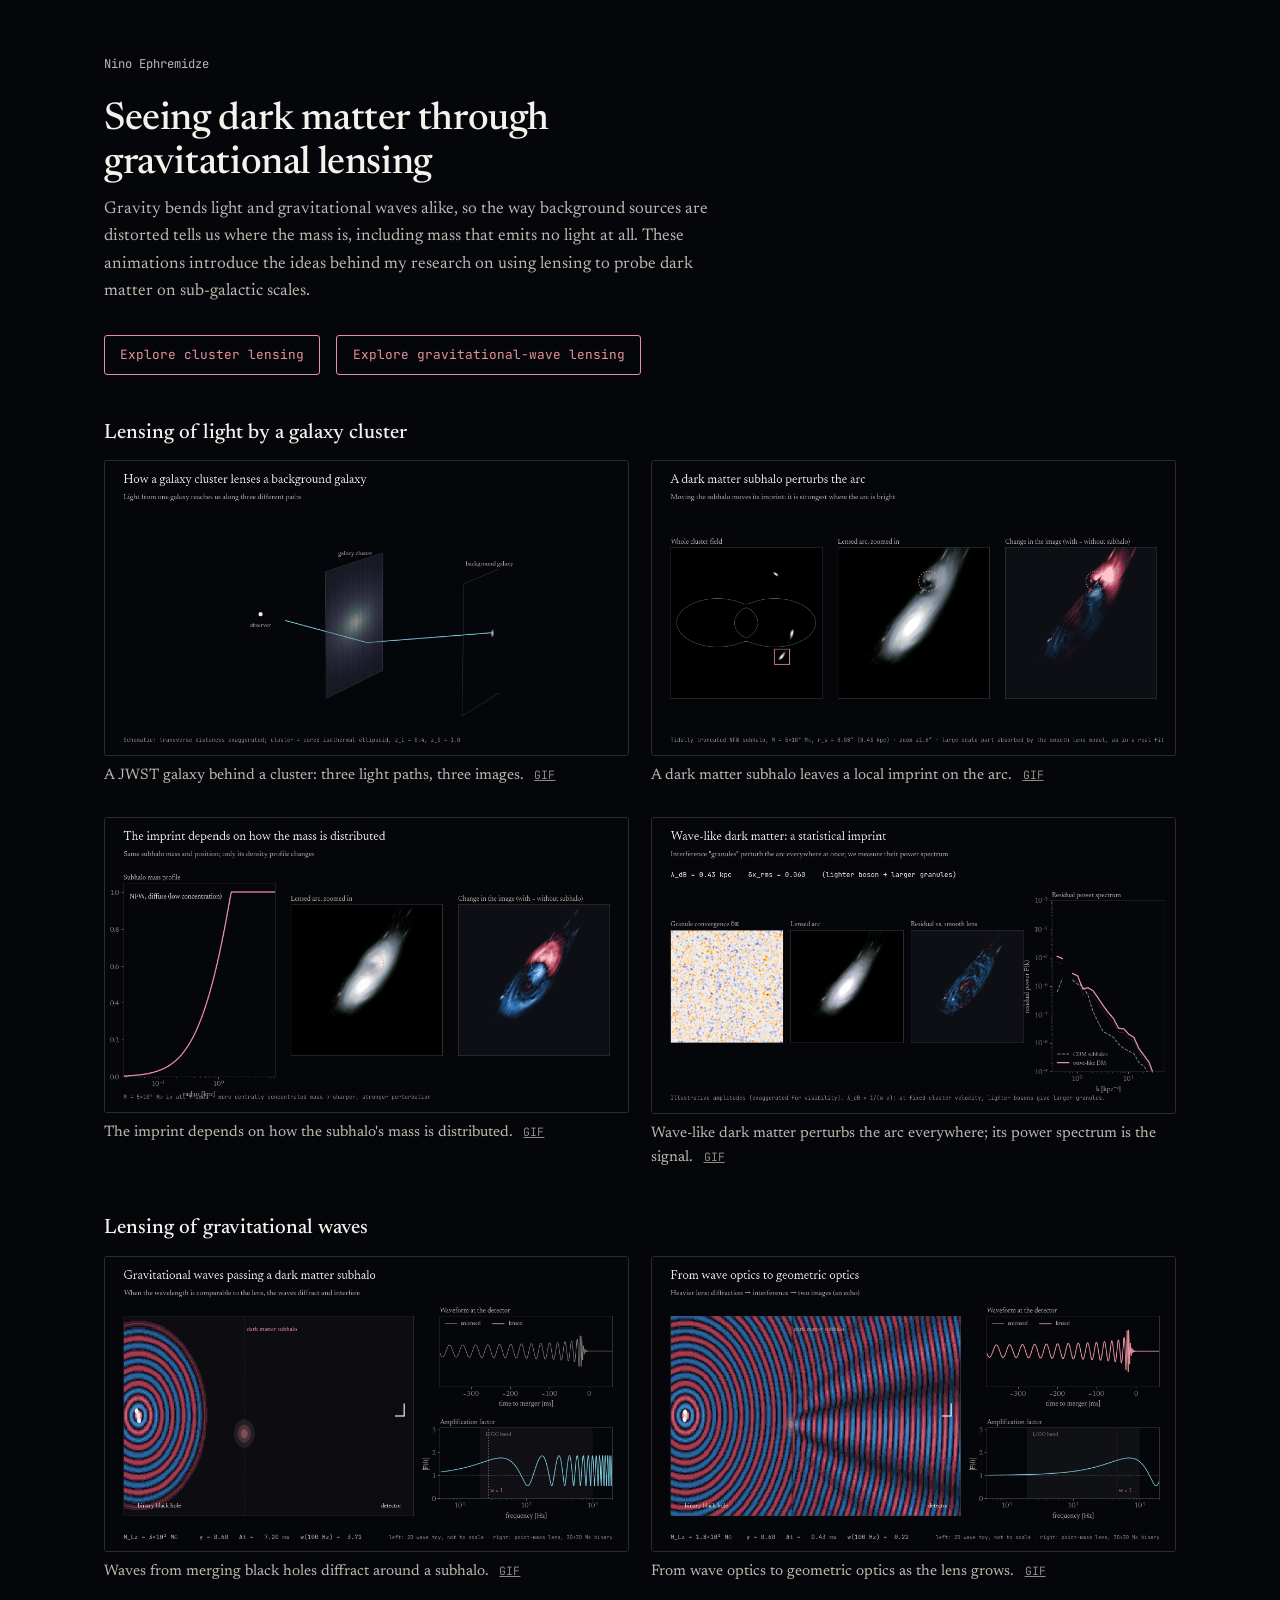
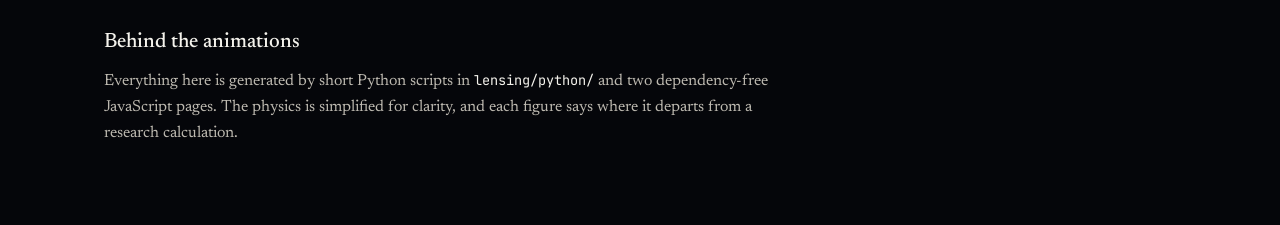
==== lensing/index.html @ 6f0e430e "Add lensing visualizations: cluster and GW lensing GIFs and interactive pages Co-Authored-By: Claude" ====
<!DOCTYPE html>
<html lang="en">
<head>
<meta charset="utf-8">
<meta name="viewport" content="width=device-width, initial-scale=1">
<title>Lensing visualizations · Nino Ephremidze</title>
<meta name="description" content="Animations and interactive pages showing how galaxy clusters lens background galaxies, how dark matter perturbs lensed images, and how gravitational waves are lensed in the wave-optics regime.">
<link rel="preconnect" href="https://fonts.googleapis.com">
<link rel="preconnect" href="https://fonts.gstatic.com" crossorigin>
<link href="https://fonts.googleapis.com/css2?family=Newsreader:ital,opsz,wght@0,6..72,400;0,6..72,500;1,6..72,400&family=JetBrains+Mono:wght@400;500&display=swap" rel="stylesheet">
<link rel="stylesheet" href="lensing.css">
</head>
<body>
<main class="wrap">
  <a class="crumb" href="../">Nino Ephremidze</a>
  <h1>Seeing dark matter through gravitational lensing</h1>
  <div class="lede">
    <p>Gravity bends light and gravitational waves alike, so the way background sources are
      distorted tells us where the mass is, including mass that emits no light at all. These
      animations introduce the ideas behind my research on using lensing to probe dark matter on
      sub-galactic scales.</p>
  </div>
  <div class="cta">
    <a href="cluster.html">Explore cluster lensing</a>
    <a href="gw.html">Explore gravitational-wave lensing</a>
  </div>

  <h2>Lensing of light by a galaxy cluster</h2>
  <div class="gallery">
    <figure>
      <img src="gifs/cluster_raytracing.gif" alt="Light from a background galaxy is bent by a galaxy cluster into three images" loading="lazy">
      <figcaption>A JWST galaxy behind a cluster: three light paths, three images. <a href="gifs/cluster_raytracing.gif" download>GIF</a></figcaption>
    </figure>
    <figure>
      <img src="gifs/cluster_subhalo_move.gif" alt="A dark matter subhalo moving across a lensed arc, with the change it imprints on the image" loading="lazy">
      <figcaption>A dark matter subhalo leaves a local imprint on the arc. <a href="gifs/cluster_subhalo_move.gif" download>GIF</a></figcaption>
    </figure>
    <figure>
      <img src="gifs/cluster_subhalo_profile.gif" alt="The same subhalo with its density profile changing from diffuse to cored to point-like" loading="lazy">
      <figcaption>The imprint depends on how the subhalo's mass is distributed. <a href="gifs/cluster_subhalo_profile.gif" download>GIF</a></figcaption>
    </figure>
    <figure>
      <img src="gifs/cluster_wave_dm.gif" alt="Granular wave-like dark matter perturbing a lensed arc, with the residual power spectrum" loading="lazy">
      <figcaption>Wave-like dark matter perturbs the arc everywhere; its power spectrum is the signal. <a href="gifs/cluster_wave_dm.gif" download>GIF</a></figcaption>
    </figure>
  </div>

  <h2>Lensing of gravitational waves</h2>
  <div class="gallery">
    <figure>
      <img src="gifs/gw_lensing_intro.gif" alt="Gravitational waves from merging black holes diffracting around a dark matter subhalo, with the lensed waveform" loading="lazy">
      <figcaption>Waves from merging black holes diffract around a subhalo. <a href="gifs/gw_lensing_intro.gif" download>GIF</a></figcaption>
    </figure>
    <figure>
      <img src="gifs/gw_lensing_scan.gif" alt="As the lens mass grows the signal goes from unchanged, to beating, to two copies" loading="lazy">
      <figcaption>From wave optics to geometric optics as the lens grows. <a href="gifs/gw_lensing_scan.gif" download>GIF</a></figcaption>
    </figure>
  </div>

  <h2>Behind the animations</h2>
  <div class="notes">
    <p>Everything here is generated by short Python scripts in <code>lensing/python/</code> and two
      dependency-free JavaScript pages. The physics is simplified for clarity, and each figure says
      where it departs from a research calculation.</p>
  </div>
</main>
</body>
</html>
---- lensing/lensing.css ----
/* Shared styles for the lensing visualizations — tokens copied from ../index.html */
:root{
  --paper:#05060A; --panel:#0E0F15; --ink:#F4F2EC; --muted:#BDB9B0; --faint:#8E8B84;
  --line:rgba(244,242,236,.16); --accent:#E8919E; --accent-soft:rgba(232,145,158,.1);
  --cyan:#7FD3E6; --gold:#E8C27A;
  --serif:"Newsreader", Georgia, "Times New Roman", serif;
  --mono:"JetBrains Mono", ui-monospace, Menlo, monospace;
}
*{ box-sizing:border-box; }
body{
  margin:0; background:var(--paper); color:var(--ink);
  font-family:var(--serif); font-size:1.0625rem; line-height:1.62;
  -webkit-font-smoothing:antialiased;
}
a{ color:inherit; }
a:hover{ color:var(--accent); }
.wrap{ max-width:72rem; margin:0 auto; padding:clamp(1.8rem,4vw,3.2rem) clamp(1.2rem,4vw,2.5rem) 4rem; }
.crumb{ font-family:var(--mono); font-size:.76rem; color:var(--muted); text-decoration:none; }
h1{ font-size:clamp(1.7rem,3.4vw,2.4rem); font-weight:500; line-height:1.15; letter-spacing:-.01em; margin:1.2rem 0 .6rem; max-width:40rem; }
h2{ font-size:1.3rem; font-weight:500; margin:2.6rem 0 .6rem; }
.lede{ color:var(--muted); max-width:39rem; margin:0 0 1.8rem; }
.lede p{ margin:0 0 .8rem; }

/* panels */
.stage{ display:grid; gap:1rem; }
.stage.four{ grid-template-columns:repeat(2, minmax(0,1fr)); }
.panel{ margin:0; }
.panel canvas{ width:100%; height:auto; display:block; background:#000; border:1px solid var(--line); border-radius:3px; touch-action:none; }
.panel figcaption{ font-family:var(--mono); font-size:.72rem; color:var(--muted); margin:0 0 .4rem; display:flex; justify-content:space-between; gap:1rem; }
.panel figcaption span:last-child{ color:var(--faint); }
canvas.drag{ cursor:grab; }
canvas.drag:active{ cursor:grabbing; }
canvas.pick{ cursor:crosshair; }

/* controls */
.controls{
  margin-top:1.4rem; padding:1.1rem 1.2rem; border:1px solid var(--line); border-radius:4px;
  background:rgba(14,15,21,.7); display:grid; gap:.9rem 2rem; grid-template-columns:repeat(auto-fit, minmax(15rem,1fr));
}
.ctl{ font-family:var(--mono); font-size:.74rem; color:var(--muted); }
.ctl label{ display:flex; justify-content:space-between; margin-bottom:.3rem; }
.ctl output{ color:var(--accent); font-variant-numeric:tabular-nums; }
.ctl input[type=range]{ width:100%; accent-color:var(--accent); margin:0; }
.ctl select, .ctl button, .ctl .file{
  font:inherit; color:var(--ink); background:var(--panel); border:1px solid var(--line);
  border-radius:3px; padding:.35rem .6rem;
}
.ctl button{ cursor:pointer; }
.ctl button:hover, .ctl .file:hover{ border-color:var(--accent); color:var(--accent); }
.seg{ display:flex; gap:0; }
.seg button{ border-radius:0; flex:1; }
.seg button:first-child{ border-radius:3px 0 0 3px; }
.seg button:last-child{ border-radius:0 3px 3px 0; }
.seg button[aria-pressed="true"]{ background:var(--accent-soft); border-color:var(--accent); color:var(--accent); }
.file input{ display:none; }
.hint{ font-family:var(--mono); font-size:.7rem; color:var(--faint); margin:.8rem 0 0; }
.readout{ font-family:var(--mono); font-size:.74rem; color:var(--muted); display:flex; flex-wrap:wrap; gap:.4rem 1.6rem; margin-top:.9rem; }
.readout b{ color:var(--accent); font-weight:400; }
[hidden]{ display:none !important; }
:focus-visible{ outline:2px solid var(--accent); outline-offset:2px; }

.notes{ max-width:42rem; color:var(--muted); font-size:1rem; }
.notes p{ margin:0 0 .9rem; }
.notes code{ font-family:var(--mono); font-size:.85em; color:var(--ink); }

/* gallery */
.gallery{ display:grid; grid-template-columns:repeat(auto-fit, minmax(26rem,1fr)); gap:1.8rem 1.4rem; }
.gallery figure{ margin:0; }
.gallery img{ width:100%; display:block; border:1px solid var(--line); border-radius:3px; }
.gallery figcaption{ margin-top:.5rem; color:var(--muted); font-size:.95rem; }
.gallery figcaption a{ font-family:var(--mono); font-size:.72rem; color:var(--faint); margin-left:.4rem; }
.cta{ display:flex; flex-wrap:wrap; gap:1rem; margin:0 0 2.4rem; }
.cta a{
  font-family:var(--mono); font-size:.8rem; text-decoration:none; color:var(--accent);
  border:1px solid var(--accent); border-radius:3px; padding:.55rem .95rem;
}
.cta a:hover{ background:var(--accent-soft); }

@media (max-width:720px){ .stage.four{ grid-template-columns:1fr; } }
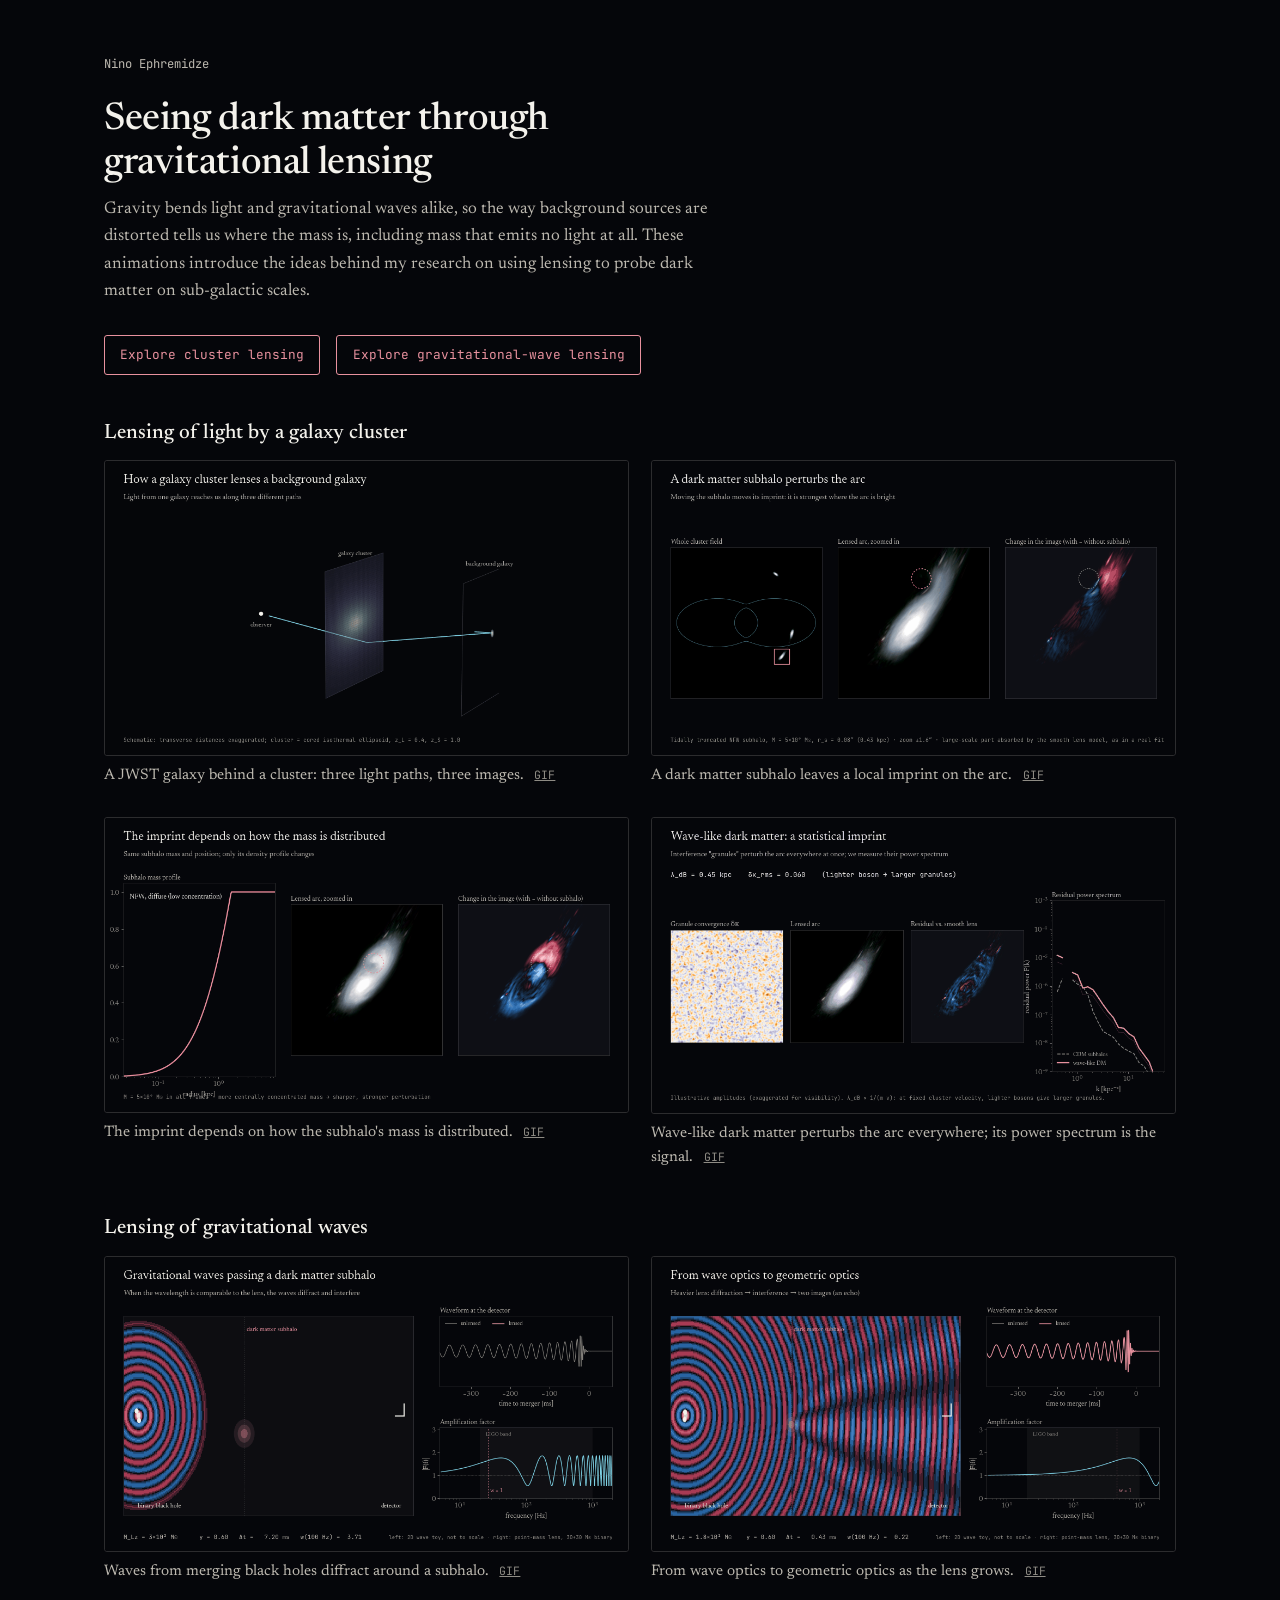
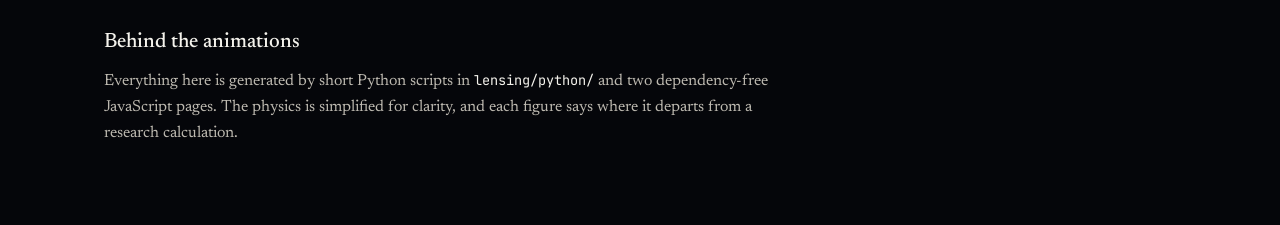
==== commit 3edb7267: "Lensing gallery: click a GIF to enlarge it in a full-screen lightbox Also let gallery columns shrink" ====
--- a/lensing/index.html
+++ b/lensing/index.html
@@ -64,5 +64,29 @@
       where it departs from a research calculation.</p>
   </div>
 </main>
+<dialog class="lightbox" id="lightbox" aria-label="Enlarged animation">
+  <button class="lb-close" type="button" aria-label="Close">&times;</button>
+  <img alt="">
+  <p class="lb-cap"></p>
+</dialog>
+<script>
+// Click a GIF to view it almost full screen; click anywhere or press Esc to close.
+(() => {
+  const dlg = document.getElementById('lightbox'), big = dlg.querySelector('img'), cap = dlg.querySelector('.lb-cap');
+  document.querySelectorAll('.gallery img').forEach(img => {
+    img.tabIndex = 0;
+    img.setAttribute('role', 'button');
+    const open = () => {
+      big.src = img.src; big.alt = img.alt;
+      cap.textContent = img.closest('figure').querySelector('figcaption').firstChild.textContent.trim();
+      dlg.showModal();
+    };
+    img.addEventListener('click', open);
+    img.addEventListener('keydown', e => { if (e.key === 'Enter' || e.key === ' ') { e.preventDefault(); open(); } });
+  });
+  dlg.addEventListener('click', () => dlg.close());
+  dlg.addEventListener('close', () => { big.removeAttribute('src'); });
+})();
+</script>
 </body>
 </html>
--- a/lensing/lensing.css
+++ b/lensing/lensing.css
@@ -64,9 +64,11 @@
 .notes code{ font-family:var(--mono); font-size:.85em; color:var(--ink); }
 
 /* gallery */
-.gallery{ display:grid; grid-template-columns:repeat(auto-fit, minmax(26rem,1fr)); gap:1.8rem 1.4rem; }
+.gallery{ display:grid; grid-template-columns:repeat(auto-fit, minmax(min(26rem,100%),1fr)); gap:1.8rem 1.4rem; }
 .gallery figure{ margin:0; }
 .gallery img{ width:100%; display:block; border:1px solid var(--line); border-radius:3px; }
+.gallery img{ cursor:zoom-in; transition:border-color .15s; }
+.gallery img:hover{ border-color:var(--accent); }
 .gallery figcaption{ margin-top:.5rem; color:var(--muted); font-size:.95rem; }
 .gallery figcaption a{ font-family:var(--mono); font-size:.72rem; color:var(--faint); margin-left:.4rem; }
 .cta{ display:flex; flex-wrap:wrap; gap:1rem; margin:0 0 2.4rem; }
@@ -76,4 +78,20 @@
 }
 .cta a:hover{ background:var(--accent-soft); }
 
+/* lightbox */
+.lightbox{
+  position:fixed; inset:0; width:100%; height:100%; max-width:none; max-height:none; margin:0; padding:2.5vh 2.5vw;
+  border:0; background:transparent; color:var(--ink); cursor:zoom-out;
+  display:flex; flex-direction:column; align-items:center; justify-content:center; gap:.8rem;
+}
+.lightbox:not([open]){ display:none; }
+.lightbox::backdrop{ background:rgba(5,6,10,.92); }
+.lightbox img{ width:100%; height:auto; max-height:88vh; object-fit:contain; }
+.lb-cap{ margin:0; flex:none; color:var(--muted); font-size:.95rem; text-align:center; max-width:60rem; }
+.lb-close{
+  position:fixed; top:1rem; right:1.2rem; font:inherit; font-size:2rem; line-height:1;
+  color:var(--muted); background:none; border:0; cursor:pointer; padding:.2rem .5rem;
+}
+.lb-close:hover{ color:var(--accent); }
+
 @media (max-width:720px){ .stage.four{ grid-template-columns:1fr; } }
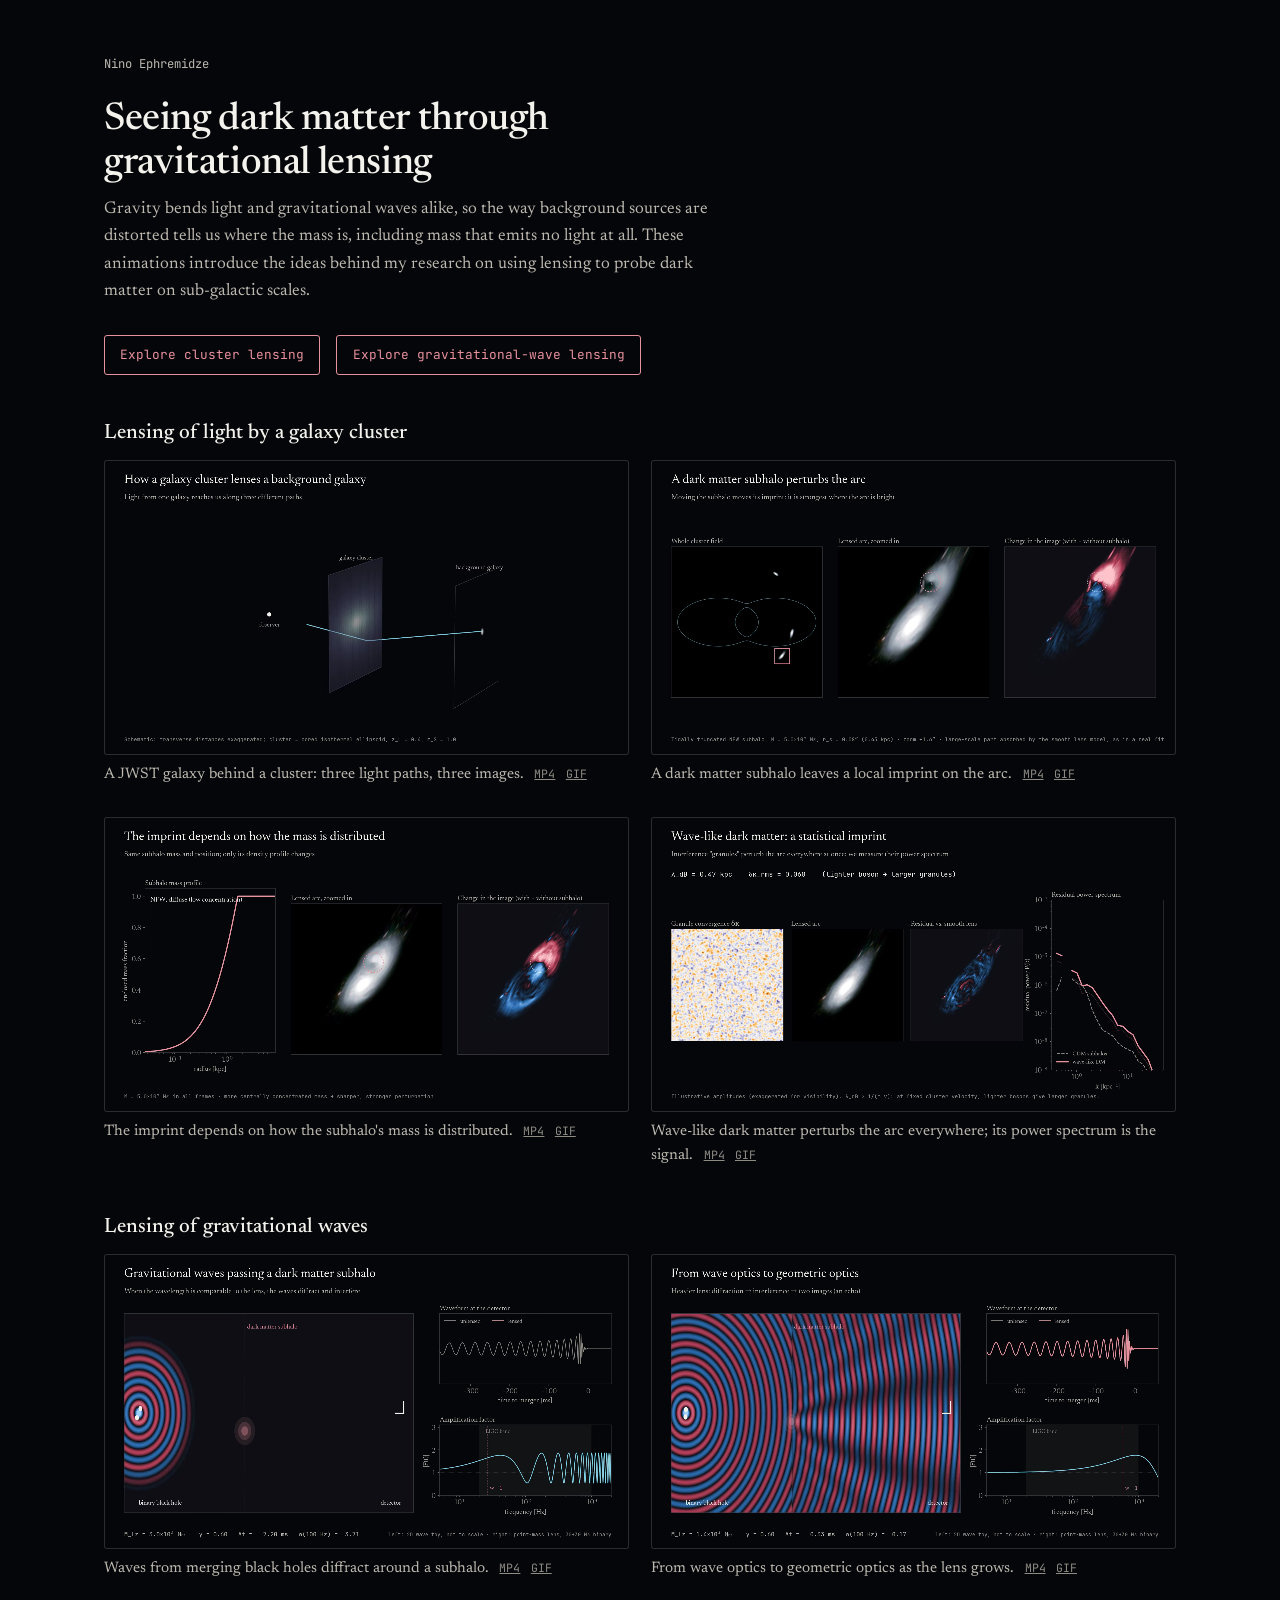
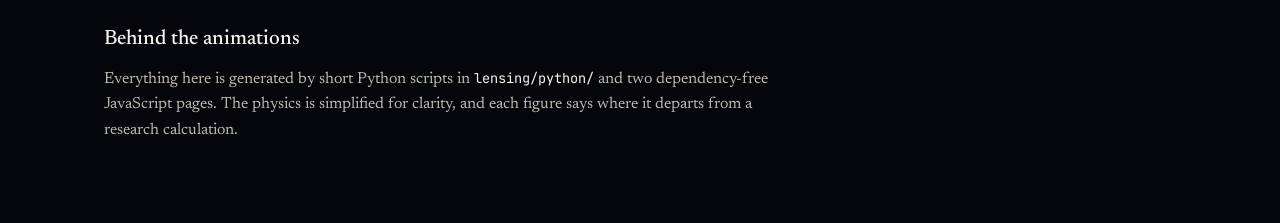
==== commit 96e0bc4e: "Lensing gallery: sharp 1920x1080 video instead of 960x540 GIFs Render the animations at 2x resolutio" ====
--- a/lensing/index.html
+++ b/lensing/index.html
@@ -28,32 +28,32 @@
   <h2>Lensing of light by a galaxy cluster</h2>
   <div class="gallery">
     <figure>
-      <img src="gifs/cluster_raytracing.gif" alt="Light from a background galaxy is bent by a galaxy cluster into three images" loading="lazy">
-      <figcaption>A JWST galaxy behind a cluster: three light paths, three images. <a href="gifs/cluster_raytracing.gif" download>GIF</a></figcaption>
+      <video autoplay muted loop playsinline preload="metadata" aria-label="Light from a background galaxy is bent by a galaxy cluster into three images"><source src="video/cluster_raytracing.mp4" type="video/mp4"><source src="video/cluster_raytracing.webm" type="video/webm"></video>
+      <figcaption>A JWST galaxy behind a cluster: three light paths, three images. <a href="video/cluster_raytracing.mp4" download>MP4</a> <a href="gifs/cluster_raytracing.gif" download>GIF</a></figcaption>
     </figure>
     <figure>
-      <img src="gifs/cluster_subhalo_move.gif" alt="A dark matter subhalo moving across a lensed arc, with the change it imprints on the image" loading="lazy">
-      <figcaption>A dark matter subhalo leaves a local imprint on the arc. <a href="gifs/cluster_subhalo_move.gif" download>GIF</a></figcaption>
+      <video autoplay muted loop playsinline preload="metadata" aria-label="A dark matter subhalo moving across a lensed arc, with the change it imprints on the image"><source src="video/cluster_subhalo_move.mp4" type="video/mp4"><source src="video/cluster_subhalo_move.webm" type="video/webm"></video>
+      <figcaption>A dark matter subhalo leaves a local imprint on the arc. <a href="video/cluster_subhalo_move.mp4" download>MP4</a> <a href="gifs/cluster_subhalo_move.gif" download>GIF</a></figcaption>
     </figure>
     <figure>
-      <img src="gifs/cluster_subhalo_profile.gif" alt="The same subhalo with its density profile changing from diffuse to cored to point-like" loading="lazy">
-      <figcaption>The imprint depends on how the subhalo's mass is distributed. <a href="gifs/cluster_subhalo_profile.gif" download>GIF</a></figcaption>
+      <video autoplay muted loop playsinline preload="metadata" aria-label="The same subhalo with its density profile changing from diffuse to cored to point-like"><source src="video/cluster_subhalo_profile.mp4" type="video/mp4"><source src="video/cluster_subhalo_profile.webm" type="video/webm"></video>
+      <figcaption>The imprint depends on how the subhalo's mass is distributed. <a href="video/cluster_subhalo_profile.mp4" download>MP4</a> <a href="gifs/cluster_subhalo_profile.gif" download>GIF</a></figcaption>
     </figure>
     <figure>
-      <img src="gifs/cluster_wave_dm.gif" alt="Granular wave-like dark matter perturbing a lensed arc, with the residual power spectrum" loading="lazy">
-      <figcaption>Wave-like dark matter perturbs the arc everywhere; its power spectrum is the signal. <a href="gifs/cluster_wave_dm.gif" download>GIF</a></figcaption>
+      <video autoplay muted loop playsinline preload="metadata" aria-label="Granular wave-like dark matter perturbing a lensed arc, with the residual power spectrum"><source src="video/cluster_wave_dm.mp4" type="video/mp4"><source src="video/cluster_wave_dm.webm" type="video/webm"></video>
+      <figcaption>Wave-like dark matter perturbs the arc everywhere; its power spectrum is the signal. <a href="video/cluster_wave_dm.mp4" download>MP4</a> <a href="gifs/cluster_wave_dm.gif" download>GIF</a></figcaption>
     </figure>
   </div>
 
   <h2>Lensing of gravitational waves</h2>
   <div class="gallery">
     <figure>
-      <img src="gifs/gw_lensing_intro.gif" alt="Gravitational waves from merging black holes diffracting around a dark matter subhalo, with the lensed waveform" loading="lazy">
-      <figcaption>Waves from merging black holes diffract around a subhalo. <a href="gifs/gw_lensing_intro.gif" download>GIF</a></figcaption>
+      <video autoplay muted loop playsinline preload="metadata" aria-label="Gravitational waves from merging black holes diffracting around a dark matter subhalo, with the lensed waveform"><source src="video/gw_lensing_intro.mp4" type="video/mp4"><source src="video/gw_lensing_intro.webm" type="video/webm"></video>
+      <figcaption>Waves from merging black holes diffract around a subhalo. <a href="video/gw_lensing_intro.mp4" download>MP4</a> <a href="gifs/gw_lensing_intro.gif" download>GIF</a></figcaption>
     </figure>
     <figure>
-      <img src="gifs/gw_lensing_scan.gif" alt="As the lens mass grows the signal goes from unchanged, to beating, to two copies" loading="lazy">
-      <figcaption>From wave optics to geometric optics as the lens grows. <a href="gifs/gw_lensing_scan.gif" download>GIF</a></figcaption>
+      <video autoplay muted loop playsinline preload="metadata" aria-label="As the lens mass grows the signal goes from unchanged, to beating, to two copies"><source src="video/gw_lensing_scan.mp4" type="video/mp4"><source src="video/gw_lensing_scan.webm" type="video/webm"></video>
+      <figcaption>From wave optics to geometric optics as the lens grows. <a href="video/gw_lensing_scan.mp4" download>MP4</a> <a href="gifs/gw_lensing_scan.gif" download>GIF</a></figcaption>
     </figure>
   </div>
 
@@ -66,26 +66,28 @@
 </main>
 <dialog class="lightbox" id="lightbox" aria-label="Enlarged animation">
   <button class="lb-close" type="button" aria-label="Close">&times;</button>
-  <img alt="">
+  <video muted loop playsinline></video>
   <p class="lb-cap"></p>
 </dialog>
 <script>
-// Click a GIF to view it almost full screen; click anywhere or press Esc to close.
+// Click an animation to view it almost full screen; click anywhere or press Esc to close.
 (() => {
-  const dlg = document.getElementById('lightbox'), big = dlg.querySelector('img'), cap = dlg.querySelector('.lb-cap');
-  document.querySelectorAll('.gallery img').forEach(img => {
-    img.tabIndex = 0;
-    img.setAttribute('role', 'button');
+  const dlg = document.getElementById('lightbox'), big = dlg.querySelector('video'), cap = dlg.querySelector('.lb-cap');
+  document.querySelectorAll('.gallery video').forEach(v => {
+    v.tabIndex = 0;
+    v.setAttribute('role', 'button');
     const open = () => {
-      big.src = img.src; big.alt = img.alt;
-      cap.textContent = img.closest('figure').querySelector('figcaption').firstChild.textContent.trim();
+      big.src = v.currentSrc || v.src; big.setAttribute('aria-label', v.getAttribute('aria-label'));
+      big.currentTime = v.currentTime;
+      cap.textContent = v.closest('figure').querySelector('figcaption').firstChild.textContent.trim();
       dlg.showModal();
+      big.play().catch(() => {});
     };
-    img.addEventListener('click', open);
-    img.addEventListener('keydown', e => { if (e.key === 'Enter' || e.key === ' ') { e.preventDefault(); open(); } });
+    v.addEventListener('click', open);
+    v.addEventListener('keydown', e => { if (e.key === 'Enter' || e.key === ' ') { e.preventDefault(); open(); } });
   });
   dlg.addEventListener('click', () => dlg.close());
-  dlg.addEventListener('close', () => { big.removeAttribute('src'); });
+  dlg.addEventListener('close', () => { big.pause(); big.removeAttribute('src'); big.load(); });
 })();
 </script>
 </body>
--- a/lensing/lensing.css
+++ b/lensing/lensing.css
@@ -48,7 +48,7 @@
 .ctl button{ cursor:pointer; }
 .ctl button:hover, .ctl .file:hover{ border-color:var(--accent); color:var(--accent); }
 .seg{ display:flex; gap:0; }
-.seg button{ border-radius:0; flex:1; }
+.seg button{ border-radius:0; flex:1; white-space:nowrap; }
 .seg button:first-child{ border-radius:3px 0 0 3px; }
 .seg button:last-child{ border-radius:0 3px 3px 0; }
 .seg button[aria-pressed="true"]{ background:var(--accent-soft); border-color:var(--accent); color:var(--accent); }
@@ -66,9 +66,8 @@
 /* gallery */
 .gallery{ display:grid; grid-template-columns:repeat(auto-fit, minmax(min(26rem,100%),1fr)); gap:1.8rem 1.4rem; }
 .gallery figure{ margin:0; }
-.gallery img{ width:100%; display:block; border:1px solid var(--line); border-radius:3px; }
-.gallery img{ cursor:zoom-in; transition:border-color .15s; }
-.gallery img:hover{ border-color:var(--accent); }
+.gallery video{ width:100%; height:auto; aspect-ratio:16/9; display:block; background:var(--paper); border:1px solid var(--line); border-radius:3px; cursor:pointer; transition:border-color .15s; }
+.gallery video:hover{ border-color:var(--accent); }
 .gallery figcaption{ margin-top:.5rem; color:var(--muted); font-size:.95rem; }
 .gallery figcaption a{ font-family:var(--mono); font-size:.72rem; color:var(--faint); margin-left:.4rem; }
 .cta{ display:flex; flex-wrap:wrap; gap:1rem; margin:0 0 2.4rem; }
@@ -86,7 +85,7 @@
 }
 .lightbox:not([open]){ display:none; }
 .lightbox::backdrop{ background:rgba(5,6,10,.92); }
-.lightbox img{ width:100%; height:auto; max-height:88vh; object-fit:contain; }
+.lightbox video{ width:100%; height:auto; max-height:88vh; object-fit:contain; }
 .lb-cap{ margin:0; flex:none; color:var(--muted); font-size:.95rem; text-align:center; max-width:60rem; }
 .lb-close{
   position:fixed; top:1rem; right:1.2rem; font:inherit; font-size:2rem; line-height:1;
